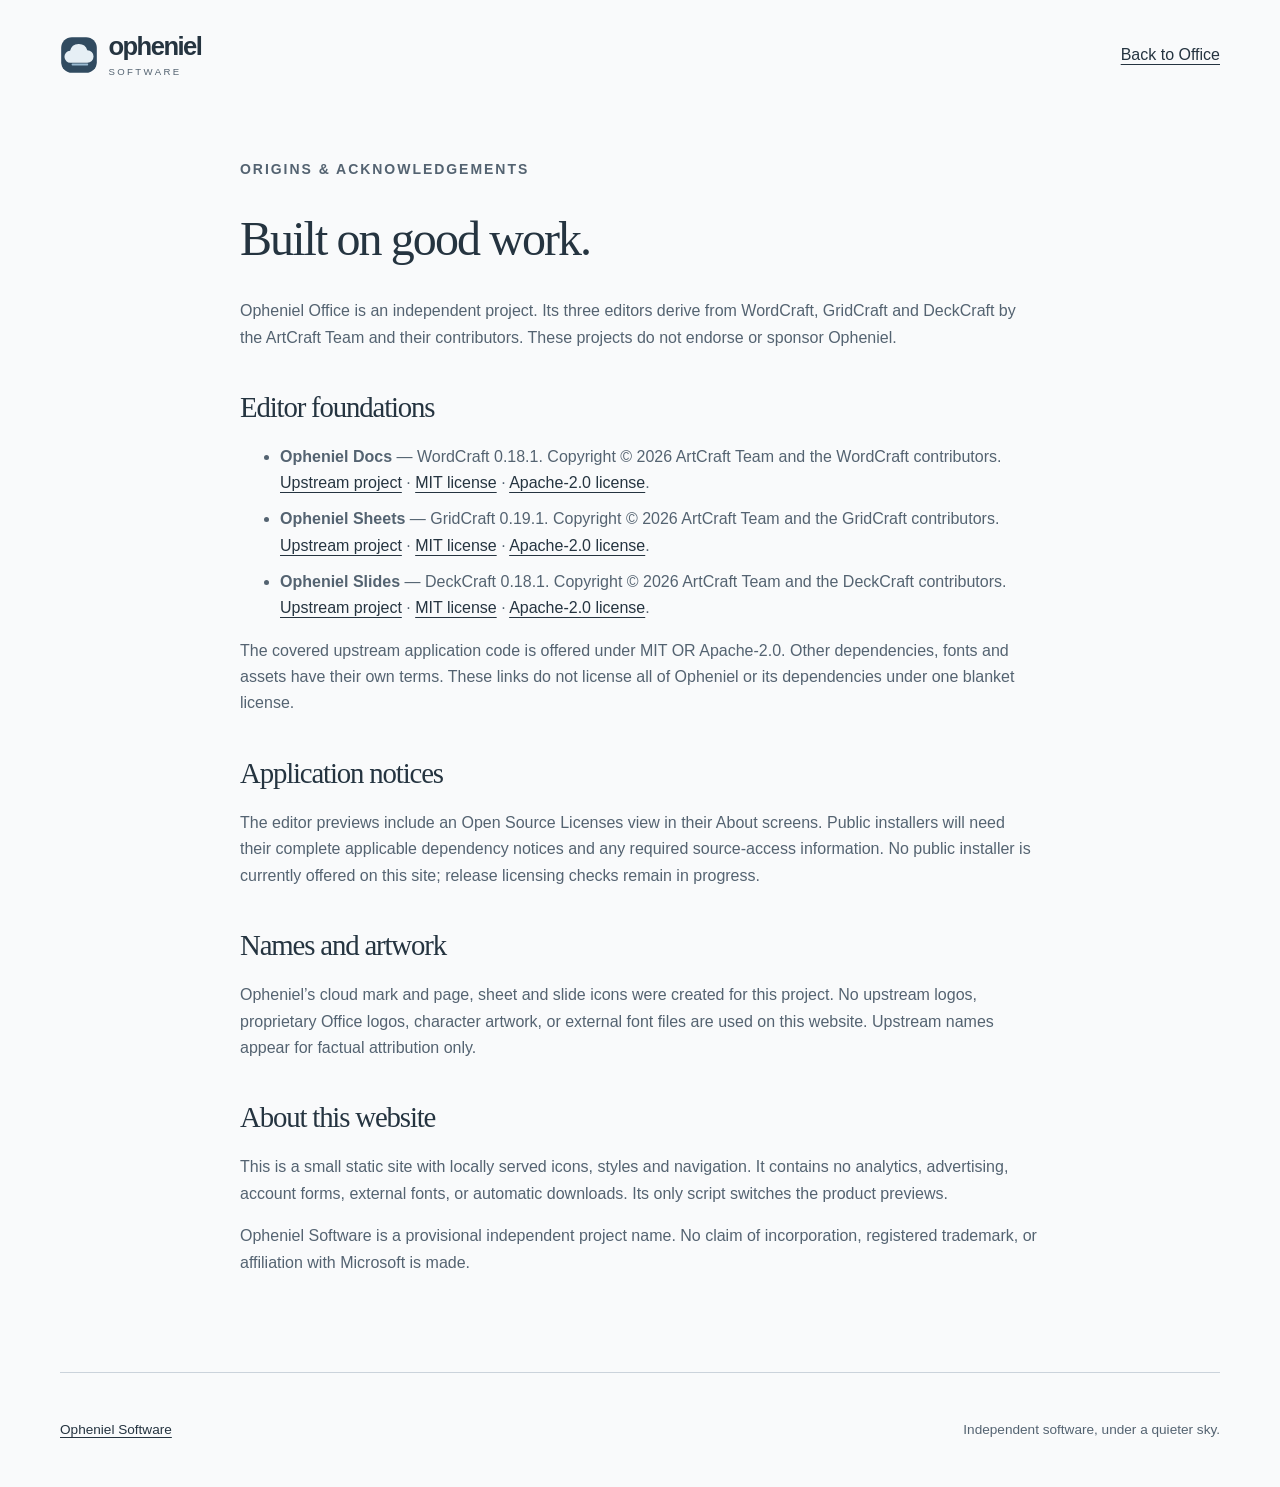
==== notices.html @ fdb6abf7 "Publish Opheniel Software website and upstream license references" ====
<!doctype html>
<html lang="en"><head><meta charset="utf-8"><meta name="viewport" content="width=device-width, initial-scale=1"><meta name="description" content="Credits and upstream license references for Opheniel Office."><meta http-equiv="Content-Security-Policy" content="default-src 'self'; style-src 'self'; img-src 'self'; connect-src 'none'; object-src 'none'; base-uri 'none'; form-action 'none'"><title>Credits &amp; notices · Opheniel Software</title><link rel="icon" href="assets/cloud.svg" type="image/svg+xml"><link rel="stylesheet" href="styles.css"></head><body><a class="skip-link" href="#main">Skip to content</a><header class="site-header wrap"><a class="brand" href="./"><img src="assets/cloud.svg" alt="" width="38" height="38"><span>opheniel<span class="brand-sub">SOFTWARE</span></span></a><a href="index.html#office">Back to Office</a></header><main class="wrap legal" id="main"><p class="eyebrow">ORIGINS &amp; ACKNOWLEDGEMENTS</p><h1>Built on good work.</h1><p>Opheniel Office is an independent project. Its three editors derive from WordCraft, GridCraft and DeckCraft by the ArtCraft Team and their contributors. These projects do not endorse or sponsor Opheniel.</p><h2>Editor foundations</h2><ul><li><strong>Opheniel Docs</strong> — WordCraft 0.18.1. Copyright © 2026 ArtCraft Team and the WordCraft contributors. <a href="https://github.com/storytold/wordcraft">Upstream project</a> · <a href="licenses/wordcraft/LICENSE-MIT.txt">MIT license</a> · <a href="licenses/wordcraft/LICENSE-APACHE.txt">Apache-2.0 license</a>.</li><li><strong>Opheniel Sheets</strong> — GridCraft 0.19.1. Copyright © 2026 ArtCraft Team and the GridCraft contributors. <a href="https://github.com/storytold/gridcraft">Upstream project</a> · <a href="licenses/gridcraft/LICENSE-MIT.txt">MIT license</a> · <a href="licenses/gridcraft/LICENSE-APACHE.txt">Apache-2.0 license</a>.</li><li><strong>Opheniel Slides</strong> — DeckCraft 0.18.1. Copyright © 2026 ArtCraft Team and the DeckCraft contributors. <a href="https://github.com/storytold/deckcraft">Upstream project</a> · <a href="licenses/deckcraft/LICENSE-MIT.txt">MIT license</a> · <a href="licenses/deckcraft/LICENSE-APACHE.txt">Apache-2.0 license</a>.</li></ul><p>The covered upstream application code is offered under MIT OR Apache-2.0. Other dependencies, fonts and assets have their own terms. These links do not license all of Opheniel or its dependencies under one blanket license.</p><h2>Application notices</h2><p>The editor previews include an Open Source Licenses view in their About screens. Public installers will need their complete applicable dependency notices and any required source-access information. No public installer is currently offered on this site; release licensing checks remain in progress.</p><h2>Names and artwork</h2><p>Opheniel’s cloud mark and page, sheet and slide icons were created for this project. No upstream logos, proprietary Office logos, character artwork, or external font files are used on this website. Upstream names appear for factual attribution only.</p><h2>About this website</h2><p>This is a small static site with locally served icons, styles and navigation. It contains no analytics, advertising, account forms, external fonts, or automatic downloads. Its only script switches the product previews.</p><p>Opheniel Software is a provisional independent project name. No claim of incorporation, registered trademark, or affiliation with Microsoft is made.</p></main><footer class="site-footer wrap"><a href="./">Opheniel Software</a><p>Independent software, under a quieter sky.</p></footer></body></html>
---- styles.css ----
:root{--ink:#253440;--muted:#546371;--line:#cbd3db;--paper:#f9fafb;--cloud:#e9edf1;--accent:#314f66;--blue:#d9e6ef;--serif:Georgia,'Times New Roman',serif;--sans:'Segoe UI',Arial,sans-serif;font-family:var(--sans);color:var(--ink);background:var(--paper);font-size:16px;line-height:1.65;scroll-behavior:smooth;scroll-padding-top:2rem}*{box-sizing:border-box}body{margin:0}a{color:inherit;text-underline-offset:.25em}button{font:inherit;color:inherit}a,button,summary{-webkit-tap-highlight-color:transparent}a:focus-visible,button:focus-visible,summary:focus-visible,[tabindex]:focus-visible{outline:3px solid #326a91;outline-offset:5px;border-radius:3px}.wrap{width:min(1160px,calc(100% - 5rem));margin-inline:auto}.site-header{height:110px;display:flex;align-items:center;justify-content:space-between;gap:2rem}.brand{display:flex;align-items:center;gap:.65rem;text-decoration:none;font-size:1.6rem;letter-spacing:-.06em;line-height:1.05;font-weight:600}.brand-sub{display:block;margin-top:.4rem;font-size:.6rem;letter-spacing:.25em;color:var(--muted);font-weight:500}.site-header nav{display:flex;gap:2.2rem;font-size:.95rem}.site-header nav a,.header-link{text-decoration:none}.site-header nav a:hover,.header-link:hover{text-decoration:underline}.header-link{font-size:.95rem;border-bottom:1px solid var(--line);padding-block:.4rem}.hero{min-height:650px;display:grid;grid-template-columns:1fr 1.03fr;align-items:center;gap:1rem;padding-block:3rem 5rem}.eyebrow{font-size:.75rem;letter-spacing:.14em;font-weight:600;color:var(--muted);margin:0 0 1.5rem}.hero h1{font-family:var(--serif);font-weight:400;font-size:clamp(4.3rem,7.8vw,7rem);letter-spacing:-.055em;line-height:.99;margin:0 0 2rem}.hero h1 em{font-weight:400;color:#536f85}.hero-intro{font-size:1.15rem;line-height:1.7;margin:0 0 2.1rem;color:#455765}.button{display:inline-flex;justify-content:center;align-items:center;padding:.85rem 1.4rem;border-radius:5px;text-decoration:none;font-weight:500;font-size:.95rem}.primary{background:var(--ink);color:#fff;box-shadow:0 3px 8px #25344012}.primary:hover{background:#3a5062}.quiet{color:var(--muted);font-size:.9rem}.hero-note{margin-top:1.15rem}.hero-art{height:490px;position:relative;isolation:isolate;min-width:0}.cloud-halo{position:absolute;z-index:-1;inset:10% -3% 5%;background:radial-gradient(ellipse at 40% 60%,#d9e3ecbb,transparent 65%),radial-gradient(ellipse at 70% 50%,#d1dce8a0,transparent 60%);border-radius:45%}.cloud-halo:after{content:'';position:absolute;inset:70% 5% 9%;background:#e1e7ed;filter:blur(20px);border-radius:50%}.floating-paper{position:absolute;background:#fff;border:1px solid #dce1e7;border-radius:5px;box-shadow:0 24px 55px #364e651a;overflow:hidden}.main-paper{width:57%;height:360px;left:15%;top:45px;transform:rotate(-7deg);padding:1.8rem;z-index:2}.main-paper img{display:block;margin-bottom:1.4rem}.paper-kicker{font-size:.58rem;font-weight:600;letter-spacing:.15em;color:#596c7b}.paper-title{font:1.65rem/1.2 var(--serif);margin:.65rem 0 1.5rem;letter-spacing:-.025em}.paper-line{height:3px;width:80%;background:#d7dfe6;margin:.7rem 0}.paper-line.long{width:100%}.paper-line.short{width:63%}.paper-footer{font-size:.6rem;letter-spacing:.04em;color:#5a6c7a;margin-top:1.2rem}.back-paper{width:53%;height:265px;left:43%;top:16px;transform:rotate(9deg);padding:1.4rem}.mini-label{font-size:.58rem;letter-spacing:.15em;color:#526a7a;font-weight:600}.mini-grid{display:grid;grid-template-columns:1.6fr 1fr;margin-top:1rem;font-size:.62rem;color:#4d6575}.mini-grid span{padding:.35rem;border-bottom:1px solid #e5eaf0}.mini-grid span:nth-child(-n+2){background:#edf1f5;font-weight:600}.mini-bars{height:53px;display:flex;gap:9px;align-items:flex-end;margin:1rem}.mini-bars i{background:#afc7d7;width:24px;height:40%}.mini-bars i:nth-child(2){height:85%}.mini-bars i:nth-child(3){height:64%}.mini-bars i:nth-child(4){height:100%}.slide-paper{width:58%;height:170px;left:40%;top:283px;transform:rotate(5deg);padding:1.1rem 1.5rem;background:#334e63;color:#fff;z-index:3}.slide-paper .mini-label{color:#dae7f1}.slide-paper p{font:1.6rem/1.15 var(--serif);margin:.7rem 0}.slide-orbit{position:absolute;width:170px;height:170px;background:#68869b;border-radius:50%;right:-70px;bottom:-80px;opacity:.4}.slide-rule{width:30px;height:2px;background:#bcd6e7;margin-top:1rem}.art-caption{position:absolute;bottom:0;left:10%;font-size:.7rem;color:var(--muted)}.suite-strip{border-block:1px solid var(--line);background:#edf0f3}.strip-inner{min-height:90px;display:flex;align-items:center;justify-content:space-between;gap:2rem}.strip-inner p{color:var(--muted);font-size:.92rem}.strip-inner>div{display:flex;gap:2.7rem}.strip-inner span{display:flex;align-items:center;gap:.65rem;font-size:.95rem}.office-section{padding-block:6rem 4.5rem}.section-heading{margin-bottom:2.7rem}.section-heading .eyebrow{margin-bottom:1rem}h2{font-family:var(--serif);font-weight:400;letter-spacing:-.04em;font-size:clamp(2.3rem,4vw,3.35rem);line-height:1.15;margin:0 0 1.25rem}.section-heading>p:last-child{color:var(--muted);margin-bottom:0}.product-tabs{display:flex;border-bottom:1px solid var(--line);gap:2.6rem}.product-tabs button{background:none;border:0;cursor:pointer;display:flex;align-items:center;gap:.75rem;padding:.8rem .15rem 1.15rem;font-weight:500;border-bottom:3px solid transparent;margin-bottom:-1px}.product-tabs button[aria-selected=true]{border-bottom-color:var(--accent)}.product-tabs button:hover{color:#155178}.product-panel{display:grid;grid-template-columns:.9fr 1.1fr;align-items:center;gap:4rem;padding-top:3.25rem;min-height:500px}[hidden]{display:none!important}.product-copy .eyebrow{margin-bottom:.9rem}.product-copy h3{font:400 2.7rem/1.14 var(--serif);letter-spacing:-.04em;margin:0 0 1.3rem}.product-copy>p:not(.eyebrow){color:var(--muted);max-width:350px}.feature-list{padding-left:1.15rem;font-size:.95rem;color:#455765;margin-block:1.5rem 2rem}.feature-list li{padding-left:.25rem;margin:.5rem 0}.feature-list li::marker{color:#6c899f}.text-link{font-weight:500;font-size:.95rem}.document-demo{background:#e9edf1;border-radius:7px;padding:1.3rem 3.3rem 0;height:430px;overflow:hidden}.demo-label{font-size:.63rem;letter-spacing:.14em;color:var(--muted);margin:0 0 1rem}.demo-page{background:white;box-shadow:0 7px 30px #314f6612;padding:2.2rem 2.3rem 3rem;min-height:440px}.document-kicker{font-size:.52rem;color:#5f7180;letter-spacing:.12em;margin:0 0 1.2rem}.demo-page h4{font:2.1rem/1.06 var(--serif);letter-spacing:-.025em;margin:0 0 1.2rem}.demo-page>p:not(.document-kicker){font-size:.72rem;color:#566675}.demo-page hr{border:0;border-top:1px solid #c4d2dc;margin-block:1.3rem}.sample-lines{height:65px;background:repeating-linear-gradient(to bottom,#e0e5e9 0 2px,transparent 2px 12px);width:88%;margin-top:1.5rem}.demo-page small{font-size:.6rem;color:var(--muted)}.sheet-demo{padding:2rem;background:#f0f3f5;border-radius:7px}.sheet-title{font-family:var(--serif);font-size:1.5rem}.sheet-demo table{width:100%;border-collapse:collapse;background:#fff;font-size:.86rem}.sheet-demo th,.sheet-demo td{border:1px solid #d1dce4;padding:.65rem .75rem;text-align:right}.sheet-demo th:first-child{text-align:left}.sheet-demo thead{background:#e2ebf1}.sheet-demo tbody th{font-weight:400}.sheet-demo .total{font-weight:600;background:#e9f0f5}.formula{padding:1rem;background:white;font:.85rem Consolas,monospace;margin-top:1rem;border:1px solid #d1dce4}.presentation-demo{padding:1.6rem;background:#e9edf1;border-radius:7px}.demo-slide{aspect-ratio:16/10;background:#304b61;color:#f7fbff;padding:2rem;position:relative;overflow:hidden}.demo-slide>span{font-size:.6rem;letter-spacing:.1em}.demo-slide h4{font:2.55rem/1.08 var(--serif);margin:1.2rem 0}.demo-slide p{font-size:.72rem}.slide-cloud{position:absolute;background:#5a7b93;width:220px;height:220px;border-radius:50%;right:-75px;bottom:-130px}.slide-cloud:after{content:'';position:absolute;background:#88a3b6;width:150px;height:150px;border-radius:50%;left:-50px;top:30px;opacity:.5}.slide-thumbnails{display:flex;gap:.7rem;margin-top:1rem}.slide-thumbnails span{border:1px solid #bbcbd7;background:#fff;padding:.5rem .9rem;font-size:.7rem}.slide-thumbnails .selected{border:2px solid #506e85}.compatibility-note{font-size:.8rem;color:var(--muted);max-width:770px;margin-top:2.5rem}.release-section{background:var(--cloud);border-block:1px solid var(--line);padding-block:5rem}.release-layout{display:grid;grid-template-columns:1fr 1.15fr;gap:6rem}.release-layout>div:first-child>p:not(.eyebrow){max-width:365px;color:var(--muted)}.release-row{padding:1.5rem 0;border-bottom:1px solid #bfcbd5;display:flex;align-items:center;justify-content:space-between;gap:1rem}.release-row:first-child{padding-top:.5rem}.release-row h3{font-size:1rem;font-weight:600;margin:0 0 .2rem}.release-row p{font-size:.8rem;color:var(--muted);margin:0}.status{color:#455f73;font-size:.75rem;white-space:nowrap}.release-table details{margin-top:1.5rem}.release-table summary{cursor:pointer;font-size:.85rem;font-weight:500}.release-table details p{font-size:.85rem;color:var(--muted)}.about-section{display:grid;grid-template-columns:1fr 1.15fr;gap:6rem;padding-block:6rem}.about-section>div:last-child p{color:var(--muted);margin-top:0}.about-links{display:flex;flex-wrap:wrap;gap:.75rem 1.7rem;margin-top:2rem}.site-footer{border-top:1px solid var(--line);padding-block:2rem;display:flex;flex-wrap:wrap;align-items:center;justify-content:space-between;gap:1.5rem}.site-footer>.brand{font-size:1.3rem}.site-footer>p{color:var(--muted);font-size:.85rem}.site-footer>a:last-of-type{font-size:.85rem}.site-footer .footer-small{flex-basis:100%;font-size:.72rem;margin:0}.skip-link{position:absolute;left:1rem;top:-100px;background:var(--ink);color:white;padding:.75rem 1rem;z-index:20}.skip-link:focus{top:1rem}.sr-only{position:absolute;width:1px;height:1px;overflow:hidden;clip:rect(0,0,0,0);white-space:nowrap}.legal{max-width:800px;padding-block:3rem 5rem}.legal h1{font:3rem/1.1 var(--serif);letter-spacing:-.04em}.legal h2{font-size:1.8rem;margin-top:2.5rem}.legal p,.legal li{color:var(--muted)}.legal li{margin:.6rem 0}.legal a{color:var(--ink)}
@media(min-width:1500px){.hero{min-height:710px}}@media(max-width:1000px){.wrap{width:calc(100% - 3rem)}.hero{min-height:590px;gap:0}.hero-art{transform:scale(.9);transform-origin:right center}.main-paper{padding:1.25rem}.paper-title{font-size:1.35rem}.slide-paper p{font-size:1.35rem}.product-panel{gap:2rem}.document-demo{padding-inline:1.6rem}.release-layout,.about-section{gap:3rem}.product-copy h3{font-size:2.3rem}}@media(max-width:700px){.wrap{width:calc(100% - 2.5rem)}.site-header{height:86px;gap:1rem}.brand{font-size:1.35rem}.brand-sub{font-size:.5rem}.site-header .brand img{width:30px;height:30px}.site-header nav{gap:1rem;font-size:.8rem}.header-link{display:none}.hero{grid-template-columns:1fr;padding-top:2.5rem;padding-bottom:2rem}.hero h1{font-size:5rem}.hero-intro{font-size:1.05rem}.hero-art{width:min(100%,440px);height:440px;transform:none;margin:2rem auto 0}.main-paper{top:28px;height:320px;padding:1.3rem;left:9%;width:59%}.back-paper{left:42%;width:53%;top:0;height:250px}.slide-paper{left:35%;top:253px;width:60%;height:150px}.art-caption{bottom:0;left:0;font-size:.6rem}.strip-inner{flex-direction:column;align-items:flex-start;gap:0;padding-block:1rem}.strip-inner p{margin-top:0}.strip-inner>div{gap:1.8rem}.office-section{padding-block:3.5rem}.section-heading h2{font-size:2.4rem}.section-heading p br{display:none}.product-tabs{gap:1.5rem}.product-tabs button{font-size:.9rem;gap:.5rem}.product-tabs img{width:29px;height:29px}.product-panel{grid-template-columns:1fr;gap:2rem;padding-top:2rem}.product-copy>p:not(.eyebrow){max-width:none}.product-copy h3{font-size:2.5rem}.document-demo{height:380px;padding:1.3rem 2.5rem 0}.demo-page{padding:1.7rem}.demo-page h4{font-size:2rem}.sheet-demo{padding:1.1rem}.sheet-demo th,.sheet-demo td{padding:.55rem .45rem;font-size:.75rem}.demo-slide h4{font-size:2rem}.demo-slide{padding:1.5rem}.presentation-demo{padding:1.1rem}.release-section{padding-block:3.5rem}.release-layout,.about-section{grid-template-columns:1fr;gap:2rem}.release-row{gap:.6rem}.status{font-size:.67rem}.release-row p{font-size:.72rem}.about-section{padding-block:3.5rem}.site-footer{gap:1rem}.site-footer>p{flex-basis:100%;margin:0}.about-section h2{font-size:2.4rem}}@media(prefers-reduced-motion:reduce){:root{scroll-behavior:auto}}

.eyebrow{font-size:.875rem}.status{font-size:.875rem}.compatibility-note,.release-row p,.site-footer .footer-small{font-size:.875rem}@media(max-width:700px){.site-header nav{font-size:.875rem}.release-row{flex-wrap:wrap}.status{font-size:.875rem}.release-row p{font-size:.875rem}}@media(max-width:420px){.site-header{height:auto;padding-block:1.2rem;flex-wrap:wrap}.site-header nav{flex-basis:100%;justify-content:space-between}.hero{padding-top:2rem}.hero h1{font-size:4.5rem}}

@media(max-width:420px){.strip-inner>div{gap:1rem;flex-wrap:wrap}}

@media(max-width:420px){.product-tabs{gap:.75rem}}
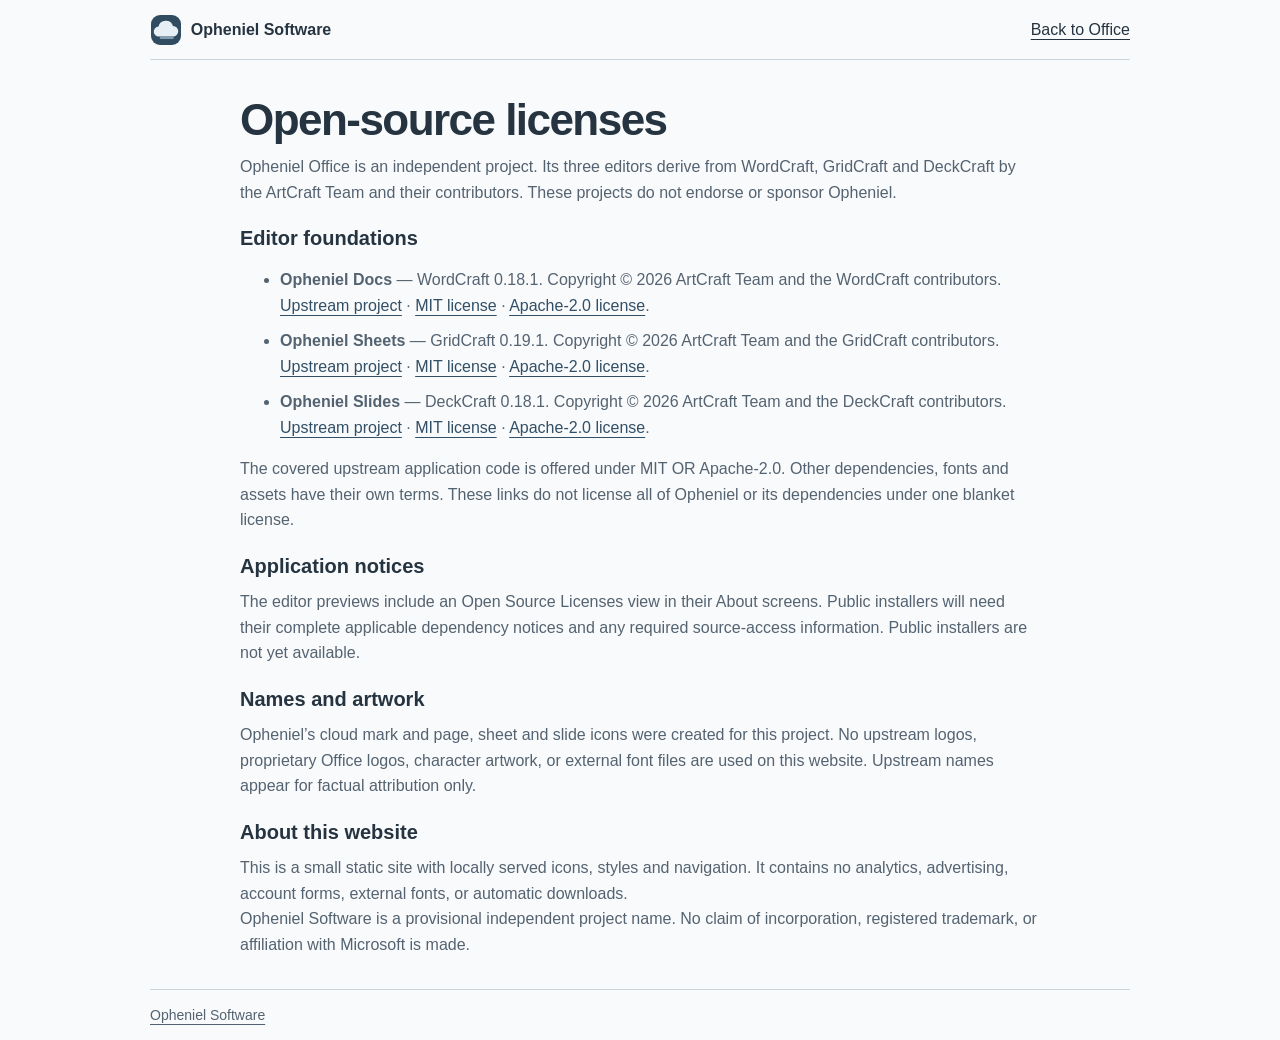
==== commit c47f207a: "Simplify Opheniel Office website" ====
--- a/notices.html
+++ b/notices.html
@@ -1,2 +1,2 @@
 <!doctype html>
-<html lang="en"><head><meta charset="utf-8"><meta name="viewport" content="width=device-width, initial-scale=1"><meta name="description" content="Credits and upstream license references for Opheniel Office."><meta http-equiv="Content-Security-Policy" content="default-src 'self'; style-src 'self'; img-src 'self'; connect-src 'none'; object-src 'none'; base-uri 'none'; form-action 'none'"><title>Credits &amp; notices · Opheniel Software</title><link rel="icon" href="assets/cloud.svg" type="image/svg+xml"><link rel="stylesheet" href="styles.css"></head><body><a class="skip-link" href="#main">Skip to content</a><header class="site-header wrap"><a class="brand" href="./"><img src="assets/cloud.svg" alt="" width="38" height="38"><span>opheniel<span class="brand-sub">SOFTWARE</span></span></a><a href="index.html#office">Back to Office</a></header><main class="wrap legal" id="main"><p class="eyebrow">ORIGINS &amp; ACKNOWLEDGEMENTS</p><h1>Built on good work.</h1><p>Opheniel Office is an independent project. Its three editors derive from WordCraft, GridCraft and DeckCraft by the ArtCraft Team and their contributors. These projects do not endorse or sponsor Opheniel.</p><h2>Editor foundations</h2><ul><li><strong>Opheniel Docs</strong> — WordCraft 0.18.1. Copyright © 2026 ArtCraft Team and the WordCraft contributors. <a href="https://github.com/storytold/wordcraft">Upstream project</a> · <a href="licenses/wordcraft/LICENSE-MIT.txt">MIT license</a> · <a href="licenses/wordcraft/LICENSE-APACHE.txt">Apache-2.0 license</a>.</li><li><strong>Opheniel Sheets</strong> — GridCraft 0.19.1. Copyright © 2026 ArtCraft Team and the GridCraft contributors. <a href="https://github.com/storytold/gridcraft">Upstream project</a> · <a href="licenses/gridcraft/LICENSE-MIT.txt">MIT license</a> · <a href="licenses/gridcraft/LICENSE-APACHE.txt">Apache-2.0 license</a>.</li><li><strong>Opheniel Slides</strong> — DeckCraft 0.18.1. Copyright © 2026 ArtCraft Team and the DeckCraft contributors. <a href="https://github.com/storytold/deckcraft">Upstream project</a> · <a href="licenses/deckcraft/LICENSE-MIT.txt">MIT license</a> · <a href="licenses/deckcraft/LICENSE-APACHE.txt">Apache-2.0 license</a>.</li></ul><p>The covered upstream application code is offered under MIT OR Apache-2.0. Other dependencies, fonts and assets have their own terms. These links do not license all of Opheniel or its dependencies under one blanket license.</p><h2>Application notices</h2><p>The editor previews include an Open Source Licenses view in their About screens. Public installers will need their complete applicable dependency notices and any required source-access information. No public installer is currently offered on this site; release licensing checks remain in progress.</p><h2>Names and artwork</h2><p>Opheniel’s cloud mark and page, sheet and slide icons were created for this project. No upstream logos, proprietary Office logos, character artwork, or external font files are used on this website. Upstream names appear for factual attribution only.</p><h2>About this website</h2><p>This is a small static site with locally served icons, styles and navigation. It contains no analytics, advertising, account forms, external fonts, or automatic downloads. Its only script switches the product previews.</p><p>Opheniel Software is a provisional independent project name. No claim of incorporation, registered trademark, or affiliation with Microsoft is made.</p></main><footer class="site-footer wrap"><a href="./">Opheniel Software</a><p>Independent software, under a quieter sky.</p></footer></body></html>
+<html lang="en"><head><meta charset="utf-8"><meta name="robots" content="noindex, follow"><meta name="viewport" content="width=device-width, initial-scale=1"><meta name="description" content="Credits and upstream license references for Opheniel Office."><meta http-equiv="Content-Security-Policy" content="default-src 'self'; style-src 'self'; img-src 'self'; connect-src 'none'; object-src 'none'; base-uri 'none'; form-action 'none'"><title>Open-source licenses | Opheniel Software</title><link rel="icon" href="assets/cloud.svg" type="image/svg+xml"><link rel="stylesheet" href="styles.css"></head><body><a class="skip-link" href="#main">Skip to content</a><header class="site-header wrap"><a class="brand" href="./"><img src="assets/cloud.svg" alt="" width="32" height="32"><span>Opheniel Software</span></a><a href="index.html#office">Back to Office</a></header><main class="wrap legal" id="main" tabindex="-1"><h1>Open-source licenses</h1><p>Opheniel Office is an independent project. Its three editors derive from WordCraft, GridCraft and DeckCraft by the ArtCraft Team and their contributors. These projects do not endorse or sponsor Opheniel.</p><h2>Editor foundations</h2><ul><li><strong>Opheniel Docs</strong> — WordCraft 0.18.1. Copyright © 2026 ArtCraft Team and the WordCraft contributors. <a href="https://github.com/storytold/wordcraft">Upstream project</a> · <a href="licenses/wordcraft/LICENSE-MIT.txt">MIT license</a> · <a href="licenses/wordcraft/LICENSE-APACHE.txt">Apache-2.0 license</a>.</li><li><strong>Opheniel Sheets</strong> — GridCraft 0.19.1. Copyright © 2026 ArtCraft Team and the GridCraft contributors. <a href="https://github.com/storytold/gridcraft">Upstream project</a> · <a href="licenses/gridcraft/LICENSE-MIT.txt">MIT license</a> · <a href="licenses/gridcraft/LICENSE-APACHE.txt">Apache-2.0 license</a>.</li><li><strong>Opheniel Slides</strong> — DeckCraft 0.18.1. Copyright © 2026 ArtCraft Team and the DeckCraft contributors. <a href="https://github.com/storytold/deckcraft">Upstream project</a> · <a href="licenses/deckcraft/LICENSE-MIT.txt">MIT license</a> · <a href="licenses/deckcraft/LICENSE-APACHE.txt">Apache-2.0 license</a>.</li></ul><p>The covered upstream application code is offered under MIT OR Apache-2.0. Other dependencies, fonts and assets have their own terms. These links do not license all of Opheniel or its dependencies under one blanket license.</p><h2>Application notices</h2><p>The editor previews include an Open Source Licenses view in their About screens. Public installers will need their complete applicable dependency notices and any required source-access information. Public installers are not yet available.</p><h2>Names and artwork</h2><p>Opheniel’s cloud mark and page, sheet and slide icons were created for this project. No upstream logos, proprietary Office logos, character artwork, or external font files are used on this website. Upstream names appear for factual attribution only.</p><h2>About this website</h2><p>This is a small static site with locally served icons, styles and navigation. It contains no analytics, advertising, account forms, external fonts, or automatic downloads.</p><p>Opheniel Software is a provisional independent project name. No claim of incorporation, registered trademark, or affiliation with Microsoft is made.</p></main><footer class="site-footer wrap"><a href="./">Opheniel Software</a></footer></body></html>
--- a/styles.css
+++ b/styles.css
@@ -1,8 +1,94 @@
-:root{--ink:#253440;--muted:#546371;--line:#cbd3db;--paper:#f9fafb;--cloud:#e9edf1;--accent:#314f66;--blue:#d9e6ef;--serif:Georgia,'Times New Roman',serif;--sans:'Segoe UI',Arial,sans-serif;font-family:var(--sans);color:var(--ink);background:var(--paper);font-size:16px;line-height:1.65;scroll-behavior:smooth;scroll-padding-top:2rem}*{box-sizing:border-box}body{margin:0}a{color:inherit;text-underline-offset:.25em}button{font:inherit;color:inherit}a,button,summary{-webkit-tap-highlight-color:transparent}a:focus-visible,button:focus-visible,summary:focus-visible,[tabindex]:focus-visible{outline:3px solid #326a91;outline-offset:5px;border-radius:3px}.wrap{width:min(1160px,calc(100% - 5rem));margin-inline:auto}.site-header{height:110px;display:flex;align-items:center;justify-content:space-between;gap:2rem}.brand{display:flex;align-items:center;gap:.65rem;text-decoration:none;font-size:1.6rem;letter-spacing:-.06em;line-height:1.05;font-weight:600}.brand-sub{display:block;margin-top:.4rem;font-size:.6rem;letter-spacing:.25em;color:var(--muted);font-weight:500}.site-header nav{display:flex;gap:2.2rem;font-size:.95rem}.site-header nav a,.header-link{text-decoration:none}.site-header nav a:hover,.header-link:hover{text-decoration:underline}.header-link{font-size:.95rem;border-bottom:1px solid var(--line);padding-block:.4rem}.hero{min-height:650px;display:grid;grid-template-columns:1fr 1.03fr;align-items:center;gap:1rem;padding-block:3rem 5rem}.eyebrow{font-size:.75rem;letter-spacing:.14em;font-weight:600;color:var(--muted);margin:0 0 1.5rem}.hero h1{font-family:var(--serif);font-weight:400;font-size:clamp(4.3rem,7.8vw,7rem);letter-spacing:-.055em;line-height:.99;margin:0 0 2rem}.hero h1 em{font-weight:400;color:#536f85}.hero-intro{font-size:1.15rem;line-height:1.7;margin:0 0 2.1rem;color:#455765}.button{display:inline-flex;justify-content:center;align-items:center;padding:.85rem 1.4rem;border-radius:5px;text-decoration:none;font-weight:500;font-size:.95rem}.primary{background:var(--ink);color:#fff;box-shadow:0 3px 8px #25344012}.primary:hover{background:#3a5062}.quiet{color:var(--muted);font-size:.9rem}.hero-note{margin-top:1.15rem}.hero-art{height:490px;position:relative;isolation:isolate;min-width:0}.cloud-halo{position:absolute;z-index:-1;inset:10% -3% 5%;background:radial-gradient(ellipse at 40% 60%,#d9e3ecbb,transparent 65%),radial-gradient(ellipse at 70% 50%,#d1dce8a0,transparent 60%);border-radius:45%}.cloud-halo:after{content:'';position:absolute;inset:70% 5% 9%;background:#e1e7ed;filter:blur(20px);border-radius:50%}.floating-paper{position:absolute;background:#fff;border:1px solid #dce1e7;border-radius:5px;box-shadow:0 24px 55px #364e651a;overflow:hidden}.main-paper{width:57%;height:360px;left:15%;top:45px;transform:rotate(-7deg);padding:1.8rem;z-index:2}.main-paper img{display:block;margin-bottom:1.4rem}.paper-kicker{font-size:.58rem;font-weight:600;letter-spacing:.15em;color:#596c7b}.paper-title{font:1.65rem/1.2 var(--serif);margin:.65rem 0 1.5rem;letter-spacing:-.025em}.paper-line{height:3px;width:80%;background:#d7dfe6;margin:.7rem 0}.paper-line.long{width:100%}.paper-line.short{width:63%}.paper-footer{font-size:.6rem;letter-spacing:.04em;color:#5a6c7a;margin-top:1.2rem}.back-paper{width:53%;height:265px;left:43%;top:16px;transform:rotate(9deg);padding:1.4rem}.mini-label{font-size:.58rem;letter-spacing:.15em;color:#526a7a;font-weight:600}.mini-grid{display:grid;grid-template-columns:1.6fr 1fr;margin-top:1rem;font-size:.62rem;color:#4d6575}.mini-grid span{padding:.35rem;border-bottom:1px solid #e5eaf0}.mini-grid span:nth-child(-n+2){background:#edf1f5;font-weight:600}.mini-bars{height:53px;display:flex;gap:9px;align-items:flex-end;margin:1rem}.mini-bars i{background:#afc7d7;width:24px;height:40%}.mini-bars i:nth-child(2){height:85%}.mini-bars i:nth-child(3){height:64%}.mini-bars i:nth-child(4){height:100%}.slide-paper{width:58%;height:170px;left:40%;top:283px;transform:rotate(5deg);padding:1.1rem 1.5rem;background:#334e63;color:#fff;z-index:3}.slide-paper .mini-label{color:#dae7f1}.slide-paper p{font:1.6rem/1.15 var(--serif);margin:.7rem 0}.slide-orbit{position:absolute;width:170px;height:170px;background:#68869b;border-radius:50%;right:-70px;bottom:-80px;opacity:.4}.slide-rule{width:30px;height:2px;background:#bcd6e7;margin-top:1rem}.art-caption{position:absolute;bottom:0;left:10%;font-size:.7rem;color:var(--muted)}.suite-strip{border-block:1px solid var(--line);background:#edf0f3}.strip-inner{min-height:90px;display:flex;align-items:center;justify-content:space-between;gap:2rem}.strip-inner p{color:var(--muted);font-size:.92rem}.strip-inner>div{display:flex;gap:2.7rem}.strip-inner span{display:flex;align-items:center;gap:.65rem;font-size:.95rem}.office-section{padding-block:6rem 4.5rem}.section-heading{margin-bottom:2.7rem}.section-heading .eyebrow{margin-bottom:1rem}h2{font-family:var(--serif);font-weight:400;letter-spacing:-.04em;font-size:clamp(2.3rem,4vw,3.35rem);line-height:1.15;margin:0 0 1.25rem}.section-heading>p:last-child{color:var(--muted);margin-bottom:0}.product-tabs{display:flex;border-bottom:1px solid var(--line);gap:2.6rem}.product-tabs button{background:none;border:0;cursor:pointer;display:flex;align-items:center;gap:.75rem;padding:.8rem .15rem 1.15rem;font-weight:500;border-bottom:3px solid transparent;margin-bottom:-1px}.product-tabs button[aria-selected=true]{border-bottom-color:var(--accent)}.product-tabs button:hover{color:#155178}.product-panel{display:grid;grid-template-columns:.9fr 1.1fr;align-items:center;gap:4rem;padding-top:3.25rem;min-height:500px}[hidden]{display:none!important}.product-copy .eyebrow{margin-bottom:.9rem}.product-copy h3{font:400 2.7rem/1.14 var(--serif);letter-spacing:-.04em;margin:0 0 1.3rem}.product-copy>p:not(.eyebrow){color:var(--muted);max-width:350px}.feature-list{padding-left:1.15rem;font-size:.95rem;color:#455765;margin-block:1.5rem 2rem}.feature-list li{padding-left:.25rem;margin:.5rem 0}.feature-list li::marker{color:#6c899f}.text-link{font-weight:500;font-size:.95rem}.document-demo{background:#e9edf1;border-radius:7px;padding:1.3rem 3.3rem 0;height:430px;overflow:hidden}.demo-label{font-size:.63rem;letter-spacing:.14em;color:var(--muted);margin:0 0 1rem}.demo-page{background:white;box-shadow:0 7px 30px #314f6612;padding:2.2rem 2.3rem 3rem;min-height:440px}.document-kicker{font-size:.52rem;color:#5f7180;letter-spacing:.12em;margin:0 0 1.2rem}.demo-page h4{font:2.1rem/1.06 var(--serif);letter-spacing:-.025em;margin:0 0 1.2rem}.demo-page>p:not(.document-kicker){font-size:.72rem;color:#566675}.demo-page hr{border:0;border-top:1px solid #c4d2dc;margin-block:1.3rem}.sample-lines{height:65px;background:repeating-linear-gradient(to bottom,#e0e5e9 0 2px,transparent 2px 12px);width:88%;margin-top:1.5rem}.demo-page small{font-size:.6rem;color:var(--muted)}.sheet-demo{padding:2rem;background:#f0f3f5;border-radius:7px}.sheet-title{font-family:var(--serif);font-size:1.5rem}.sheet-demo table{width:100%;border-collapse:collapse;background:#fff;font-size:.86rem}.sheet-demo th,.sheet-demo td{border:1px solid #d1dce4;padding:.65rem .75rem;text-align:right}.sheet-demo th:first-child{text-align:left}.sheet-demo thead{background:#e2ebf1}.sheet-demo tbody th{font-weight:400}.sheet-demo .total{font-weight:600;background:#e9f0f5}.formula{padding:1rem;background:white;font:.85rem Consolas,monospace;margin-top:1rem;border:1px solid #d1dce4}.presentation-demo{padding:1.6rem;background:#e9edf1;border-radius:7px}.demo-slide{aspect-ratio:16/10;background:#304b61;color:#f7fbff;padding:2rem;position:relative;overflow:hidden}.demo-slide>span{font-size:.6rem;letter-spacing:.1em}.demo-slide h4{font:2.55rem/1.08 var(--serif);margin:1.2rem 0}.demo-slide p{font-size:.72rem}.slide-cloud{position:absolute;background:#5a7b93;width:220px;height:220px;border-radius:50%;right:-75px;bottom:-130px}.slide-cloud:after{content:'';position:absolute;background:#88a3b6;width:150px;height:150px;border-radius:50%;left:-50px;top:30px;opacity:.5}.slide-thumbnails{display:flex;gap:.7rem;margin-top:1rem}.slide-thumbnails span{border:1px solid #bbcbd7;background:#fff;padding:.5rem .9rem;font-size:.7rem}.slide-thumbnails .selected{border:2px solid #506e85}.compatibility-note{font-size:.8rem;color:var(--muted);max-width:770px;margin-top:2.5rem}.release-section{background:var(--cloud);border-block:1px solid var(--line);padding-block:5rem}.release-layout{display:grid;grid-template-columns:1fr 1.15fr;gap:6rem}.release-layout>div:first-child>p:not(.eyebrow){max-width:365px;color:var(--muted)}.release-row{padding:1.5rem 0;border-bottom:1px solid #bfcbd5;display:flex;align-items:center;justify-content:space-between;gap:1rem}.release-row:first-child{padding-top:.5rem}.release-row h3{font-size:1rem;font-weight:600;margin:0 0 .2rem}.release-row p{font-size:.8rem;color:var(--muted);margin:0}.status{color:#455f73;font-size:.75rem;white-space:nowrap}.release-table details{margin-top:1.5rem}.release-table summary{cursor:pointer;font-size:.85rem;font-weight:500}.release-table details p{font-size:.85rem;color:var(--muted)}.about-section{display:grid;grid-template-columns:1fr 1.15fr;gap:6rem;padding-block:6rem}.about-section>div:last-child p{color:var(--muted);margin-top:0}.about-links{display:flex;flex-wrap:wrap;gap:.75rem 1.7rem;margin-top:2rem}.site-footer{border-top:1px solid var(--line);padding-block:2rem;display:flex;flex-wrap:wrap;align-items:center;justify-content:space-between;gap:1.5rem}.site-footer>.brand{font-size:1.3rem}.site-footer>p{color:var(--muted);font-size:.85rem}.site-footer>a:last-of-type{font-size:.85rem}.site-footer .footer-small{flex-basis:100%;font-size:.72rem;margin:0}.skip-link{position:absolute;left:1rem;top:-100px;background:var(--ink);color:white;padding:.75rem 1rem;z-index:20}.skip-link:focus{top:1rem}.sr-only{position:absolute;width:1px;height:1px;overflow:hidden;clip:rect(0,0,0,0);white-space:nowrap}.legal{max-width:800px;padding-block:3rem 5rem}.legal h1{font:3rem/1.1 var(--serif);letter-spacing:-.04em}.legal h2{font-size:1.8rem;margin-top:2.5rem}.legal p,.legal li{color:var(--muted)}.legal li{margin:.6rem 0}.legal a{color:var(--ink)}
-@media(min-width:1500px){.hero{min-height:710px}}@media(max-width:1000px){.wrap{width:calc(100% - 3rem)}.hero{min-height:590px;gap:0}.hero-art{transform:scale(.9);transform-origin:right center}.main-paper{padding:1.25rem}.paper-title{font-size:1.35rem}.slide-paper p{font-size:1.35rem}.product-panel{gap:2rem}.document-demo{padding-inline:1.6rem}.release-layout,.about-section{gap:3rem}.product-copy h3{font-size:2.3rem}}@media(max-width:700px){.wrap{width:calc(100% - 2.5rem)}.site-header{height:86px;gap:1rem}.brand{font-size:1.35rem}.brand-sub{font-size:.5rem}.site-header .brand img{width:30px;height:30px}.site-header nav{gap:1rem;font-size:.8rem}.header-link{display:none}.hero{grid-template-columns:1fr;padding-top:2.5rem;padding-bottom:2rem}.hero h1{font-size:5rem}.hero-intro{font-size:1.05rem}.hero-art{width:min(100%,440px);height:440px;transform:none;margin:2rem auto 0}.main-paper{top:28px;height:320px;padding:1.3rem;left:9%;width:59%}.back-paper{left:42%;width:53%;top:0;height:250px}.slide-paper{left:35%;top:253px;width:60%;height:150px}.art-caption{bottom:0;left:0;font-size:.6rem}.strip-inner{flex-direction:column;align-items:flex-start;gap:0;padding-block:1rem}.strip-inner p{margin-top:0}.strip-inner>div{gap:1.8rem}.office-section{padding-block:3.5rem}.section-heading h2{font-size:2.4rem}.section-heading p br{display:none}.product-tabs{gap:1.5rem}.product-tabs button{font-size:.9rem;gap:.5rem}.product-tabs img{width:29px;height:29px}.product-panel{grid-template-columns:1fr;gap:2rem;padding-top:2rem}.product-copy>p:not(.eyebrow){max-width:none}.product-copy h3{font-size:2.5rem}.document-demo{height:380px;padding:1.3rem 2.5rem 0}.demo-page{padding:1.7rem}.demo-page h4{font-size:2rem}.sheet-demo{padding:1.1rem}.sheet-demo th,.sheet-demo td{padding:.55rem .45rem;font-size:.75rem}.demo-slide h4{font-size:2rem}.demo-slide{padding:1.5rem}.presentation-demo{padding:1.1rem}.release-section{padding-block:3.5rem}.release-layout,.about-section{grid-template-columns:1fr;gap:2rem}.release-row{gap:.6rem}.status{font-size:.67rem}.release-row p{font-size:.72rem}.about-section{padding-block:3.5rem}.site-footer{gap:1rem}.site-footer>p{flex-basis:100%;margin:0}.about-section h2{font-size:2.4rem}}@media(prefers-reduced-motion:reduce){:root{scroll-behavior:auto}}
+:root {
+  --ink: #253440;
+  --muted: #546371;
+  --line: #cbd3db;
+  --paper: #f9fafb;
+  --cloud: #e9edf1;
+  --accent: #314f66;
+  --blue: #d9e6ef;
+  font-family: 'Segoe UI', Arial, sans-serif;
+  color: var(--ink);
+  background: var(--paper);
+  font-size: 16px;
+  line-height: 1.6;
+}
+* { box-sizing: border-box; }
+body { margin: 0; }
+a { color: inherit; text-underline-offset: .25em; }
+a:focus-visible, [tabindex]:focus-visible {
+  outline: 3px solid #326a91;
+  outline-offset: 4px;
+  border-radius: 3px;
+}
+.wrap { width: min(980px, calc(100% - 4rem)); margin-inline: auto; }
+.site-header, .site-footer {
+  display: flex;
+  align-items: center;
+  justify-content: space-between;
+  flex-wrap: wrap;
+  gap: .75rem 1.5rem;
+}
+.site-header { padding-block: .85rem; border-bottom: 1px solid var(--line); }
+.brand {
+  display: inline-flex;
+  align-items: center;
+  gap: .55rem;
+  font-weight: 650;
+  text-decoration: none;
+}
+nav { display: flex; flex-wrap: wrap; gap: .4rem 1.1rem; }
+nav a { padding-block: .25rem; }
+.site-header nav { font-size: .9375rem; }
+.hero { padding-block: 2rem 1.5rem; }
+h1, h2, h3 { line-height: 1.25; }
+h1 { font-size: clamp(2rem, 5vw, 2.75rem); margin: 0 0 .45rem; letter-spacing: -.035em; }
+h2 { font-size: 1.25rem; margin: 0 0 .65rem; }
+h3 { font-size: 1.0625rem; margin: .45rem 0 .3rem; }
+main p { margin: 0; color: var(--muted); }
+.hero .hero-intro { font-size: 1.125rem; color: var(--ink); margin-bottom: .3rem; }
+.office-section { padding-bottom: 1.5rem; }
+.product-grid { display: grid; grid-template-columns: repeat(3, minmax(0, 1fr)); gap: .8rem; }
+.product-card {
+  background: var(--cloud);
+  border: 1px solid var(--line);
+  border-radius: 6px;
+  padding: .9rem 1rem;
+}
+.product-card img { display: block; }
+.compatibility-note { font-size: .875rem; margin-top: .55rem; }
+.release-section {
+  border: 1px solid var(--line);
+  border-left: 3px solid var(--blue);
+  border-radius: 4px;
+  padding: .85rem 1rem;
+}
+.about-section { padding-block: 1.35rem 1.5rem; }
+.site-footer {
+  border-top: 1px solid var(--line);
+  padding-block: .85rem;
+  font-size: .875rem;
+  color: var(--muted);
+}
+.skip-link {
+  position: absolute;
+  left: 1rem;
+  top: -100px;
+  background: var(--ink);
+  color: white;
+  padding: .65rem 1rem;
+  z-index: 20;
+}
+.skip-link:focus { top: 1rem; }
+.legal { max-width: 800px; padding-block: 2rem; }
+.legal h2 { margin-top: 1.3rem; }
+.legal li { color: var(--muted); margin: .6rem 0; }
+.legal a { color: var(--accent); }
 
-.eyebrow{font-size:.875rem}.status{font-size:.875rem}.compatibility-note,.release-row p,.site-footer .footer-small{font-size:.875rem}@media(max-width:700px){.site-header nav{font-size:.875rem}.release-row{flex-wrap:wrap}.status{font-size:.875rem}.release-row p{font-size:.875rem}}@media(max-width:420px){.site-header{height:auto;padding-block:1.2rem;flex-wrap:wrap}.site-header nav{flex-basis:100%;justify-content:space-between}.hero{padding-top:2rem}.hero h1{font-size:4.5rem}}
-
-@media(max-width:420px){.strip-inner>div{gap:1rem;flex-wrap:wrap}}
-
-@media(max-width:420px){.product-tabs{gap:.75rem}}
+@media (max-width: 680px) {
+  .wrap { width: calc(100% - 2rem); }
+  .product-grid { grid-template-columns: 1fr; gap: .6rem; }
+  .product-card { display: grid; grid-template-columns: 42px minmax(0, 1fr); gap: .25rem .75rem; }
+  .product-card img { grid-row: span 2; }
+  .product-card h3 { margin: 0; }
+  .hero { padding-top: 1.5rem; }
+}
